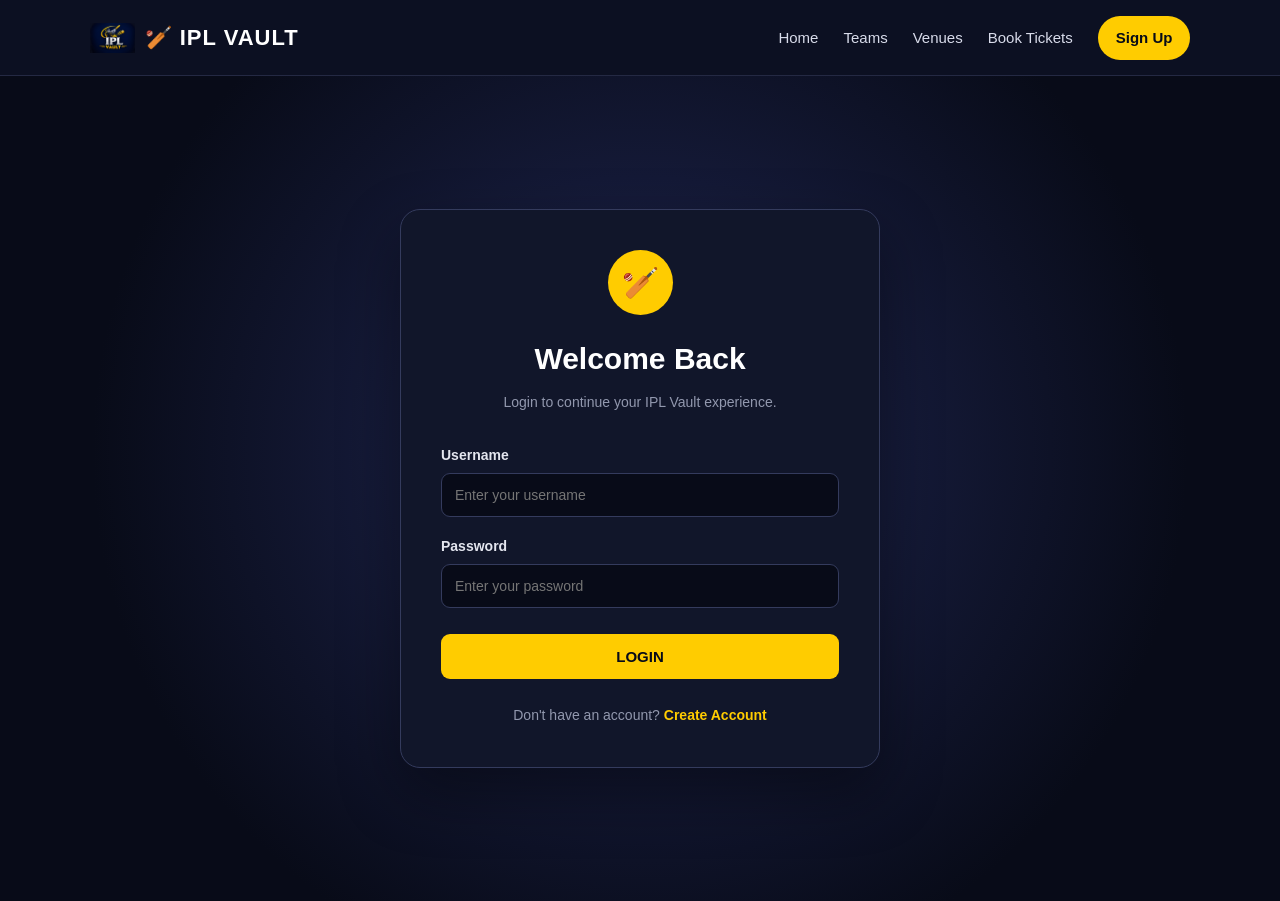
==== login.html @ e71f4a2f "Add IPL ticket booking website" ====
<html lang="en">

<head>

    <meta charset="UTF-8">

    <meta name="viewport" content="width=device-width, initial-scale=1.0">

    <title>Login | IPL Vault</title>

<link rel="icon" type="image/png" href="images/logo.png">

<link rel="stylesheet" href="style.css">

</head>

<body class="auth-page">


    <header class="header">

        <div class="logo">

    <img src="images/logo.png" alt="IPL Vault Logo">

            <span>🏏 IPL VAULT</span>

        </div>

        <nav>

            <a href="index.html">Home</a>

            <a href="index.html#teams">Teams</a>

            <a href="index.html#venues">Venues</a>

            <a href="index.html#tickets">Book Tickets</a>

            <a href="signup.html" class="signup-link">
                Sign Up
            </a>

        </nav>

    </header>


    <main class="auth-container">

        <div class="auth-box">

            <div class="auth-logo">
                🏏
            </div>

            <h1>Welcome Back</h1>

            <p class="auth-subtitle">
                Login to continue your IPL Vault experience.
            </p>


            <form action="#" method="post">


                <div class="auth-field">

                    <label for="username">
                        Username
                    </label>

                    <input
                        type="text"
                        id="username"
                        name="username"
                        placeholder="Enter your username"
                        required
                    >

                </div>



                <div class="auth-field">

                    <label for="password">
                        Password
                    </label>

                    <input
                        type="password"
                        id="password"
                        name="password"
                        placeholder="Enter your password"
                        required
                    >

                </div>


                <button
                    type="submit"
                    class="auth-button">

                    LOGIN

                </button>

            </form>


            <p class="auth-footer">

                Don't have an account?

                <a href="signup.html">
                    Create Account
                </a>

            </p>

        </div>

    </main>

</body>

</html>
---- style.css ----
* {
    margin: 0;
    padding: 0;
    box-sizing: border-box;
}


html {
    scroll-behavior: smooth;
}


body {
    font-family: Arial, Helvetica, sans-serif;
    background: #080b18;
    color: white;
    line-height: 1.6;
}


.header {
    width: 100%;
    min-height: 75px;

    display: flex;
    justify-content: space-between;
    align-items: center;

    padding: 15px 7%;

    background: #0c1022;

    border-bottom: 1px solid #242943;

    position: sticky;
    top: 0;

    z-index: 1000;
}


.logo {
    display: flex;
    align-items: center;

    font-size: 22px;
    font-weight: bold;

    color: white;
}


.logo img {
    width: 45px;
    height: 45px;

    object-fit: contain;

    margin-right: 10px;
}


.logo span {
    letter-spacing: 1px;
}


nav {
    display: flex;
    align-items: center;
    gap: 25px;
}


nav a {
    text-decoration: none;
    color: #d8dbea;

    font-size: 15px;

    transition: 0.3s;
}


nav a:hover {
    color: #ffcc00;
}


.signup-link {
    background: #ffcc00;

    color: #080b18 !important;

    padding: 10px 18px;

    border-radius: 25px;

    font-weight: bold;
}


.hero {
    min-height: 650px;

    display: flex;
    justify-content: center;
    align-items: center;

    text-align: center;

    padding: 80px 20px;

    background:
        radial-gradient(
            circle at center,
            #252b5a 0%,
            #11162e 45%,
            #080b18 100%
        );
}


.hero-content {
    max-width: 850px;
}


.small-title {
    color: #ffcc00;

    font-size: 14px;

    font-weight: bold;

    letter-spacing: 4px;

    margin-bottom: 15px;
}


.hero h1 {
    font-size: 80px;

    line-height: 1;

    margin-bottom: 20px;

    letter-spacing: 3px;
}


.hero h1 span {
    color: #ffcc00;
}


.hero h2 {
    font-size: 30px;

    margin-bottom: 20px;
}


.hero p:not(.small-title) {
    color: #b9bed3;

    max-width: 650px;

    margin: auto;

    font-size: 17px;
}


.hero-button {
    display: inline-block;

    margin-top: 35px;

    padding: 15px 30px;

    background: #ffcc00;

    color: #080b18;

    text-decoration: none;

    border-radius: 30px;

    font-weight: bold;

    transition: 0.3s;
}


.hero-button:hover {
    transform: translateY(-4px);

    box-shadow: 0 10px 25px rgba(255, 204, 0, 0.25);
}



.section {
    padding: 90px 7%;
}


.section-heading {
    text-align: center;

    margin-bottom: 50px;
}


.section-heading p {
    color: #ffcc00;

    font-size: 13px;

    letter-spacing: 3px;

    font-weight: bold;
}


.section-heading h2 {
    font-size: 38px;

    margin: 8px 0;
}


.section-heading span {
    color: #9fa5bd;

    font-size: 16px;
}



.team-container {
    display: grid;

    grid-template-columns:
        repeat(auto-fit, minmax(210px, 1fr));

    gap: 20px;
}


.team-card {
    background: #11162a;

    border: 1px solid #252b45;

    border-radius: 18px;

    padding: 30px 20px;

    text-align: center;

    transition: 0.3s;
}


.team-card:hover {
    transform: translateY(-8px);

    border-color: #ffcc00;

    box-shadow:
        0 15px 35px rgba(0, 0, 0, 0.3);
}


.team-icon {
    font-size: 45px;

    margin-bottom: 15px;
}


.team-card h3 {
    font-size: 18px;

    margin-bottom: 5px;
}


.team-card p {
    color: #ffcc00;

    font-weight: bold;
}


.team-card small {
    color: #8f96af;
}



.venue-section {
    background: #0c1022;
}


.venue-container {
    display: grid;

    grid-template-columns:
        repeat(auto-fit, minmax(280px, 1fr));

    gap: 25px;
}


.venue-card {
    background: #11162a;

    border-radius: 18px;

    overflow: hidden;

    border: 1px solid #252b45;

    transition: 0.3s;
}


.venue-card:hover {
    transform: translateY(-7px);

    border-color: #ffcc00;
}


.venue-image {
    height: 150px;

    display: flex;

    justify-content: center;

    align-items: center;

    font-size: 70px;

    background:
        linear-gradient(
            135deg,
            #252b5a,
            #12162c
        );
}


.venue-content {
    padding: 22px;
}


.venue-content h3 {
    margin-bottom: 8px;
}


.venue-content p {
    color: #a9aec3;

    margin-bottom: 5px;
}


.venue-content span {
    color: #ffcc00;

    font-size: 13px;

    font-weight: bold;
}


.ticket-section {
    padding: 90px 20px;

    background:
        radial-gradient(
            circle at center,
            #1e264e,
            #080b18 70%
        );
}


.ticket-wrapper {
    width: 100%;

    max-width: 1000px;

    margin: auto;

    display: grid;

    grid-template-columns: 1fr 1fr;

    gap: 30px;

    align-items: start;
}


.ticket-box {
    width: 100%;

    padding: 40px;

    background: #11162a;

    border: 1px solid #343b5d;

    border-radius: 20px;

    box-shadow:
        0 20px 50px rgba(0, 0, 0, 0.35);
}


.ticket-box h3 {
    text-align: center;

    font-size: 27px;

    margin-bottom: 8px;
}


.ticket-subtitle {
    text-align: center;

    color: #969db6;

    margin-bottom: 30px;
}


.form-group {
    margin-bottom: 22px;
}


.form-group label {
    display: block;

    margin-bottom: 8px;

    font-weight: bold;

    color: #e4e6ef;
}


.form-group input,
.form-group select {
    width: 100%;

    padding: 14px;

    border-radius: 10px;

    border: 1px solid #343b5d;

    background: #080b18;

    color: white;

    outline: none;

    font-size: 15px;
}


.form-group input:focus,
.form-group select:focus {
    border-color: #ffcc00;
}


.form-group select option {
    background: #11162a;
}


.book-button {
    width: 100%;

    padding: 15px;

    border: none;

    border-radius: 10px;

    background: #ffcc00;

    color: #080b18;

    font-size: 16px;

    font-weight: bold;

    cursor: pointer;

    transition: 0.3s;
}


.book-button:hover {
    transform: translateY(-3px);

    box-shadow:
        0 10px 25px rgba(255, 204, 0, 0.25);
}


.summary-column {
    display: flex;

    flex-direction: column;

    gap: 25px;
}


.booking-summary {
    background: #11162a;

    border: 1px solid #343b5d;

    border-radius: 20px;

    padding: 32px;

    box-shadow:
        0 20px 50px rgba(0, 0, 0, 0.35);
}


.booking-summary h4 {
    font-size: 20px;

    margin-bottom: 18px;

    color: #ffcc00;
}


.summary-placeholder {
    color: #8f96af;

    font-size: 15px;
}


.summary-row {
    display: flex;

    justify-content: space-between;

    align-items: center;

    padding: 10px 0;

    border-bottom: 1px solid #242943;

    font-size: 15px;

    color: #d8dbea;
}


.summary-row span:first-child {
    color: #9298ae;
}


.summary-total {
    border-bottom: none;

    margin-top: 8px;

    padding-top: 16px;

    border-top: 1px solid #343b5d;

    font-size: 18px;

    font-weight: bold;
}


.summary-total span:first-child {
    color: #e4e6ef;
}


.summary-total span:last-child {
    color: #ffcc00;
}


.stand-info {
    background: #0c1022;

    border: 1px solid #252b45;

    border-radius: 20px;

    padding: 26px 32px;

    min-height: 0;
}


.stand-info:empty {
    display: none;
}


.stand-info h4 {
    color: #ffcc00;

    font-size: 17px;

    margin-bottom: 10px;
}


.stand-info p {
    color: #b9bed3;

    font-size: 14px;
}


.about-section {
    padding: 90px 7%;

    background: #0c1022;

    text-align: center;
}


.about-section > div {
    max-width: 800px;

    margin: auto;
}


.about-section h2 {
    font-size: 36px;

    margin-bottom: 20px;
}


.about-section p:last-child {
    color: #aeb3c8;

    font-size: 17px;
}


.footer {
    background: #050711;

    border-top: 1px solid #242943;
}


.footer-container {
    padding: 60px 7%;

    display: grid;

    grid-template-columns:
        1.5fr 1fr 1fr 1fr;

    gap: 40px;
}


.footer-column h2 {
    margin-bottom: 15px;

    color: #ffcc00;
}


.footer-column h3 {
    margin-bottom: 15px;

    color: white;
}


.footer-column p {
    color: #9298ae;

    margin-bottom: 8px;

    font-size: 14px;
}


.footer-column a {
    display: block;

    color: #9298ae;

    text-decoration: none;

    margin-bottom: 8px;

    font-size: 14px;

    transition: 0.3s;
}


.footer-column a:hover {
    color: #ffcc00;
}


.footer-bottom {
    text-align: center;

    padding: 20px;

    border-top: 1px solid #1b2037;

    color: #777e97;

    font-size: 13px;
}



@media (max-width: 900px) {

    .header {
        flex-direction: column;

        gap: 15px;
    }


    nav {
        flex-wrap: wrap;

        justify-content: center;

        gap: 15px;
    }


    .hero h1 {
        font-size: 55px;
    }


    .hero h2 {
        font-size: 24px;
    }


    .footer-container {
        grid-template-columns: 1fr 1fr;
    }


    .ticket-wrapper {
        grid-template-columns: 1fr;
    }

}


@media (max-width: 600px) {

    .section {
        padding: 60px 5%;
    }


    .hero {
        min-height: 550px;
    }


    .hero h1 {
        font-size: 45px;
    }


    .hero h2 {
        font-size: 21px;
    }


    .ticket-box {
        padding: 25px;
    }


    .booking-summary,
    .stand-info {
        padding: 22px;
    }


    .footer-container {
        grid-template-columns: 1fr;

        text-align: center;
    }

}


.auth-page {
    min-height: 100vh;

    background:
        radial-gradient(
            circle at center,
            #202754,
            #080b18 70%
        );
}


.auth-container {
    min-height: calc(100vh - 75px);

    display: flex;

    justify-content: center;

    align-items: center;

    padding: 60px 20px;
}


.auth-box {
    width: 100%;

    max-width: 480px;

    padding: 40px;

    background: #11162a;

    border: 1px solid #343b5d;

    border-radius: 20px;

    box-shadow:
        0 25px 60px rgba(0, 0, 0, 0.4);
}


.auth-logo {
    width: 65px;

    height: 65px;

    margin: auto;

    display: flex;

    align-items: center;

    justify-content: center;

    border-radius: 50%;

    background: #ffcc00;

    color: #080b18;

    font-size: 30px;

    margin-bottom: 20px;
}


.auth-box h1 {
    text-align: center;

    font-size: 30px;

    margin-bottom: 8px;
}


.auth-subtitle {
    text-align: center;

    color: #9298ae;

    font-size: 14px;

    margin-bottom: 30px;
}


.auth-field {
    margin-bottom: 18px;
}


.auth-field label {
    display: block;

    margin-bottom: 7px;

    color: #e4e6ef;

    font-weight: bold;

    font-size: 14px;
}


.auth-field input {
    width: 100%;

    padding: 13px;

    background: #080b18;

    color: white;

    border: 1px solid #343b5d;

    border-radius: 9px;

    outline: none;

    font-size: 14px;
}


.auth-field input:focus {
    border-color: #ffcc00;
}


.auth-button {
    width: 100%;

    padding: 14px;

    margin-top: 8px;

    border: none;

    border-radius: 9px;

    background: #ffcc00;

    color: #080b18;

    font-weight: bold;

    font-size: 15px;

    cursor: pointer;

    transition: 0.3s;
}


.auth-button:hover {
    transform: translateY(-2px);

    box-shadow:
        0 10px 25px rgba(255, 204, 0, 0.2);
}


.auth-footer {
    text-align: center;

    margin-top: 25px;

    color: #9298ae;

    font-size: 14px;
}


.auth-footer a {
    color: #ffcc00;

    text-decoration: none;

    font-weight: bold;
}
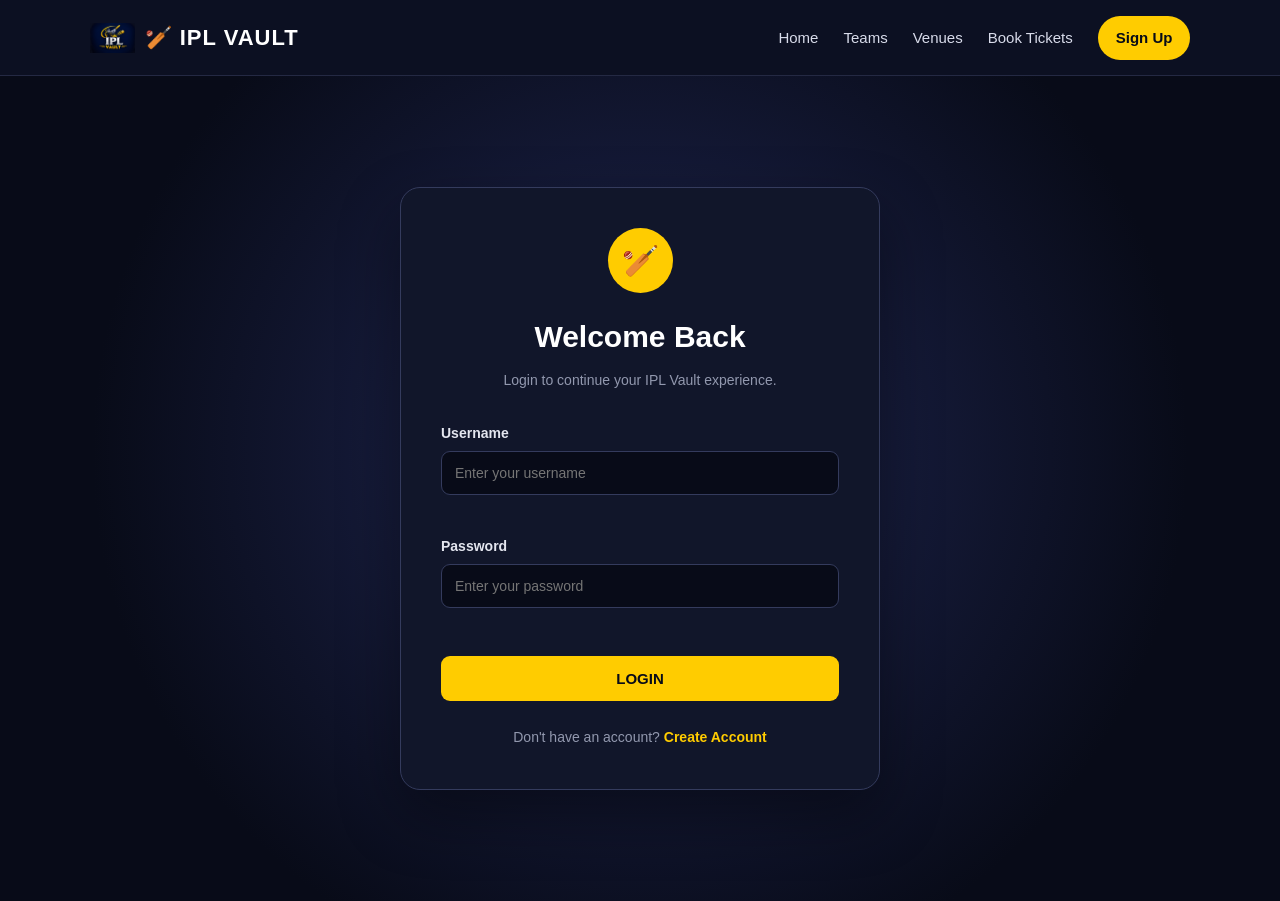
==== commit 119ebe7c: "Add client-side form validation with regex checks and live inline error messages to login and signup" ====
--- a/login.html
+++ b/login.html
@@ -1,4 +1,3 @@
-
 <html lang="en">
 
 <head>
@@ -62,7 +61,7 @@
             </p>
 
 
-            <form action="#" method="post">
+            <form id="loginForm" action="#" method="post" novalidate>
 
 
                 <div class="auth-field">
@@ -78,6 +77,7 @@
                         placeholder="Enter your username"
                         required
                     >
+                    <span class="error-message" id="usernameError"></span>
 
                 </div>
 
@@ -96,6 +96,7 @@
                         placeholder="Enter your password"
                         required
                     >
+                    <span class="error-message" id="passwordError"></span>
 
                 </div>
 
@@ -125,7 +126,8 @@
 
     </main>
 
+    <script src="validation.js"></script>
+
 </body>
 
-</html>
-
+</html>
--- a/style.css
+++ b/style.css
@@ -3,7 +3,6 @@
     padding: 0;
     box-sizing: border-box;
 }
-
 
 html {
     scroll-behavior: smooth;
@@ -956,7 +955,6 @@
     font-size: 14px;
 }
 
-
 .auth-field input:focus {
     border-color: #ffcc00;
 }
@@ -994,7 +992,6 @@
         0 10px 25px rgba(255, 204, 0, 0.2);
 }
 
-
 .auth-footer {
     text-align: center;
 
@@ -1012,4 +1009,23 @@
     text-decoration: none;
 
     font-weight: bold;
+}
+
+
+.auth-field input.input-error {
+    border-color: #ff4d4d;
+    background: #1a0e12;
+}
+
+.auth-field input.input-error:focus {
+    border-color: #ff4d4d;
+}
+
+.error-message {
+    display: block;
+    min-height: 16px;
+    margin-top: 6px;
+    color: #ff6b6b;
+    font-size: 12.5px;
+    font-weight: normal;
 }
